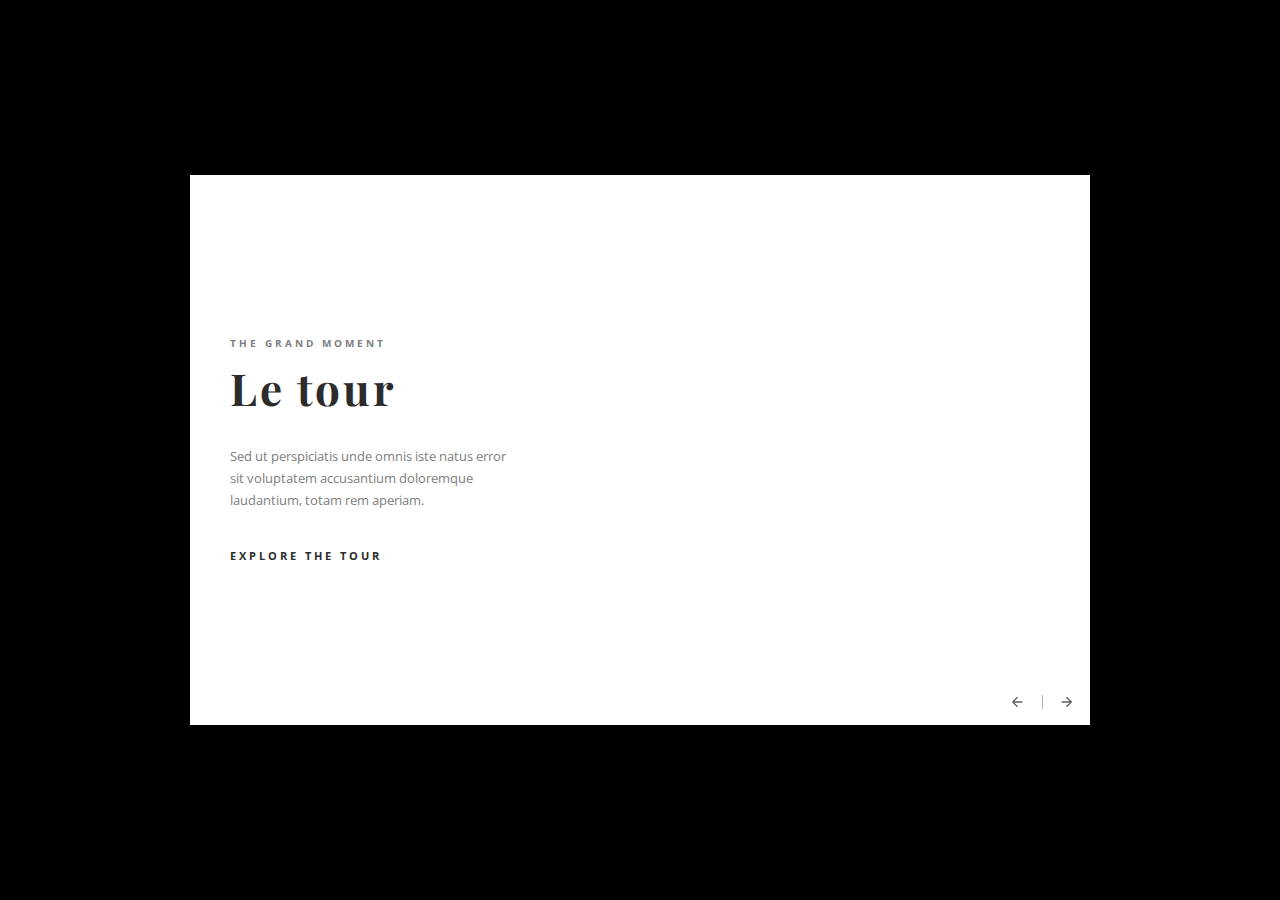
==== carrusel.html @ 7cfcf721 "Contenedores_y_prueba_carrusel" ====
<!DOCTYPE html>
<html lang="en">
  <head>
    <meta charset="UTF-8" />
    <meta name="viewport" content="width=device-width, initial-scale=1.0" />
    <title>Document</title>
    <link rel="stylesheet" href="./ESTILOS/CSS/carrusel.css" />
  </head>

  <head>
    <title>FlexBox Exercise #3 - Image carousel / Responsive</title>

    <meta name="viewport" content="width=device-width, initial-scale=1" />
  </head>

  <body>
    <div class="carousel">
      <div class="carousel__nav">
        <span id="moveLeft" class="carousel__arrow">
          <svg
            class="carousel__icon"
            width="24"
            height="24"
            viewBox="0 0 24 24"
          >
            <path
              d="M20,11V13H8L13.5,18.5L12.08,19.92L4.16,12L12.08,4.08L13.5,5.5L8,11H20Z"
            ></path>
          </svg>
        </span>
        <span id="moveRight" class="carousel__arrow">
          <svg
            class="carousel__icon"
            width="24"
            height="24"
            viewBox="0 0 24 24"
          >
            <path
              d="M4,11V13H16L10.5,18.5L11.92,19.92L19.84,12L11.92,4.08L10.5,5.5L16,11H4Z"
            ></path>
          </svg>
        </span>
      </div>
      <div class="carousel-item carousel-item--1">
        <div class="carousel-item__image"></div>
        <div class="carousel-item__info">
          <div class="carousel-item__container">
            <h2 class="carousel-item__subtitle">The grand moment</h2>
            <h1 class="carousel-item__title">Le tour</h1>
            <p class="carousel-item__description">
              Sed ut perspiciatis unde omnis iste natus error sit voluptatem
              accusantium doloremque laudantium, totam rem aperiam.
            </p>
            <a href="#" class="carousel-item__btn">Explore the tour</a>
          </div>
        </div>
      </div>
      <div class="carousel-item carousel-item--2">
        <div class="carousel-item__image"></div>
        <div class="carousel-item__info">
          <div class="carousel-item__container">
            <h2 class="carousel-item__subtitle">The big window</h2>
            <h1 class="carousel-item__title">Minimal window</h1>
            <p class="carousel-item__description">
              Clear Glass Window With Brown and White Wooden Frame iste natus
              error sit voluptatem accusantium doloremque laudantium.
            </p>
            <a href="#" class="carousel-item__btn">Read the article</a>
          </div>
        </div>
      </div>
      <div class="carousel-item carousel-item--3">
        <div class="carousel-item__image"></div>
        <div class="carousel-item__info">
          <div class="carousel-item__container">
            <h2 class="carousel-item__subtitle">Tropical palms</h2>
            <h1 class="carousel-item__title">Palms</h1>
            <p class="carousel-item__description">
              Sed ut perspiciatis unde omnis iste natus error sit voluptatem
              accusantium doloremque laudantium, totam rem aperiam.
            </p>
            <a href="#" class="carousel-item__btn">Explore the palms</a>
          </div>
        </div>
      </div>

      <div class="carousel-item carousel-item--4">
        <div class="carousel-item__image"></div>
        <div class="carousel-item__info">
          <div class="carousel-item__container">
            <h2 class="carousel-item__subtitle">Beach</h2>
            <h1 class="carousel-item__title">The beach</h1>
            <p class="carousel-item__description">
              Sed ut perspiciatis unde omnis iste natus error sit voluptatem
              accusantium doloremque laudantium, totam rem aperiam.
            </p>
            <a href="#" class="carousel-item__btn">Explore the beach</a>
          </div>
        </div>
      </div>

      <div class="carousel-item carousel-item--5">
        <div class="carousel-item__image"></div>
        <div class="carousel-item__info">
          <div class="carousel-item__container">
            <h2 class="carousel-item__subtitle">The white building</h2>
            <h1 class="carousel-item__title">White building</h1>
            <p class="carousel-item__description">
              Sed ut perspiciatis unde omnis iste natus error sit voluptatem
              accusantium doloremque laudantium, totam rem aperiam.
            </p>
            <a href="#" class="carousel-item__btn">Read the article</a>
          </div>
        </div>
      </div>
    </div>
    <script src="https://cdnjs.cloudflare.com/ajax/libs/jquery/3.3.1/jquery.min.js"></script>
    <script src="carrusel.js"></script>
  </body>
</html>
---- ESTILOS/CSS/carrusel.css ----
@import url("https://fonts.googleapis.com/css?family=Playfair+Display:400,400i,700,700i,900,900i");

@import url("https://fonts.googleapis.com/css?family=Open+Sans:300,300i,400,400i,600,600i,700,700i,800,800i");

* {
  box-sizing: border-box;
}

html,
body {
  margin: 0;
  padding: 0;
  width: 100%;
  height: 100%;
  display: flex;
  display: -webkit-flex;
  justify-content: center;
  -webkit-justify-content: center;
  align-items: center;
  -webkit-align-items: center;
}

body {
  background-color: #000;
}

.carousel {
  width: 100%;
  height: 100%;
  display: flex;
  max-width: 900px;
  max-height: 550px;
  overflow: hidden;
  position: relative;
}

.carousel-item {
  visibility: visible;
  display: flex;
  width: 100%;
  height: 100%;
  align-items: center;
  justify-content: flex-end;
  -webkit-align-items: center;
  -webkit-justify-content: flex-end;
  position: relative;
  background-color: #fff;
  flex-shrink: 0;
  -webkit-flex-shrink: 0;
  position: absolute;
  z-index: 0;
  transition: 0.6s all linear;
}

.carousel-item__info {
  height: 100%;
  display: flex;
  justify-content: center;
  flex-direction: column;

  display: -webkit-flex;
  -webkit-justify-content: center;
  -webkit-flex-direction: column;

  order: 1;
  left: 0;
  margin: auto;
  padding: 0 40px;
  width: 40%;
}

.carousel-item__image {
  width: 60%;
  height: 100%;
  order: 2;
  align-self: flex-end;
  flex-basis: 60%;

  -webkit-order: 2;
  -webkit-align-self: flex-end;
  -webkit-flex-basis: 60%;

  background-position: center;
  background-repeat: no-repeat;
  background-size: cover;
  position: relative;
  transform: translateX(100%);
  transition: 0.6s all ease-in-out;
}

.carousel-item__subtitle {
  font-family: "Open Sans", sans-serif;
  letter-spacing: 3px;
  font-size: 10px;
  text-transform: uppercase;
  margin: 0;
  color: #7e7e7e;
  font-weight: 700;
  transform: translateY(25%);
  opacity: 0;
  visibility: hidden;
  transition: 0.4s all ease-in-out;
}

.carousel-item__title {
  margin: 15px 0 0 0;
  font-family: "Playfair Display", serif;
  font-size: 44px;
  line-height: 45px;
  letter-spacing: 3px;
  font-weight: 700;
  color: #2c2c2c;
  transform: translateY(25%);
  opacity: 0;
  visibility: hidden;
  transition: 0.6s all ease-in-out;
}

.carousel-item__description {
  transform: translateY(25%);
  opacity: 0;
  visibility: hidden;
  transition: 0.6s all ease-in-out;
  margin-top: 35px;
  font-family: "Open Sans", sans-serif;
  font-size: 13px;
  color: #7e7e7e;
  line-height: 22px;
  margin-bottom: 35px;
}

.carousel-item--1 .carousel-item__image {
  background-image: url("https://images.pexels.com/photos/991012/pexels-photo-991012.jpeg?auto=compress&cs=tinysrgb&dpr=2&h=650&w=940");
}

.carousel-item--2 .carousel-item__image {
  background-image: url("https://images.pexels.com/photos/921294/pexels-photo-921294.png?auto=compress&cs=tinysrgb&h=750&w=1260");
}

.carousel-item--3 .carousel-item__image {
  background-image: url("https://images.pexels.com/photos/92733/pexels-photo-92733.jpeg?auto=compress&cs=tinysrgb&h=750&w=1260");
}

.carousel-item--4 .carousel-item__image {
  background-image: url("https://images.pexels.com/photos/1008732/pexels-photo-1008732.jpeg?auto=compress&cs=tinysrgb&h=750&w=1260");
}

.carousel-item--5 .carousel-item__image {
  background-image: url("https://images.pexels.com/photos/1029614/pexels-photo-1029614.jpeg?auto=compress&cs=tinysrgb&dpr=2&h=650&w=940");
}

.carousel-item__container {
}

.carousel-item__btn {
  width: 35%;
  color: #2c2c2c;
  font-family: "Open Sans", sans-serif;
  letter-spacing: 3px;
  font-size: 11px;
  text-transform: uppercase;
  margin: 0;
  width: 35%;
  font-weight: 700;
  text-decoration: none;
  transform: translateY(25%);
  opacity: 0;
  visibility: hidden;
  transition: 0.6s all ease-in-out;
}

.carousel__nav {
  position: absolute;
  right: 0;
  z-index: 2;
  background-color: #fff;
  bottom: 0;
}

.carousel__icon {
  display: inline-block;
  vertical-align: middle;
  width: 16px;
  fill: #5d5d5d;
}

.carousel__arrow {
  cursor: pointer;
  display: inline-block;
  padding: 11px 15px;
  position: relative;
}

.carousel__arrow:nth-child(1):after {
  content: "";
  right: -3px;
  position: absolute;
  width: 1px;
  background-color: #b0b0b0;
  height: 14px;
  top: 50%;
  margin-top: -7px;
}

.active {
  z-index: 1;
  display: flex;
  visibility: visible;
}

.active .carousel-item__subtitle,
.active .carousel-item__title,
.active .carousel-item__description,
.active .carousel-item__btn {
  transform: translateY(0);
  opacity: 1;
  transition: 0.6s all ease-in-out;
  visibility: visible;
}

.active .carousel-item__image {
  transition: 0.6s all ease-in-out;
  transform: translateX(0);
}
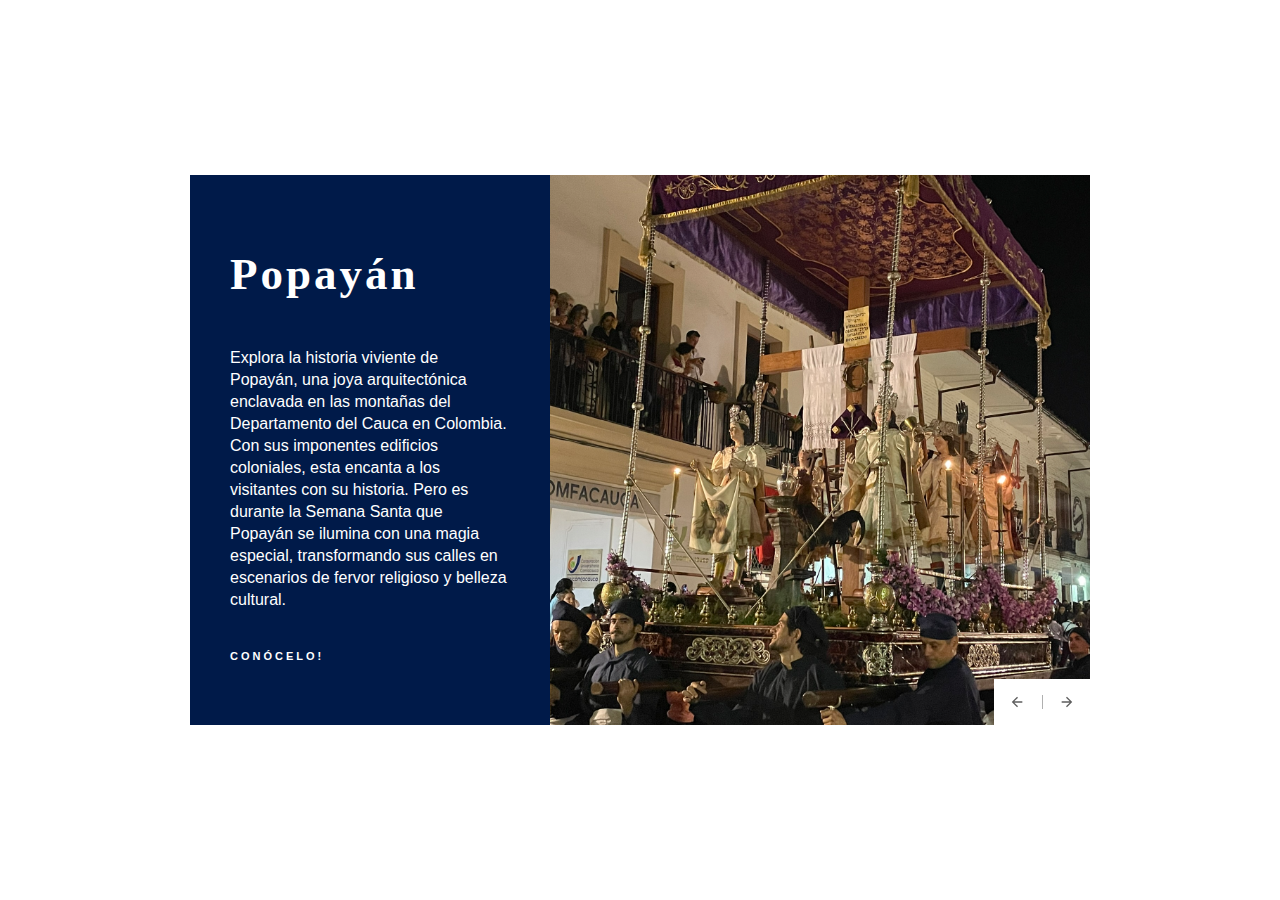
==== commit 009b676d: "Actualización" ====
--- a/carrusel.html
+++ b/carrusel.html
@@ -21,8 +21,7 @@
             class="carousel__icon"
             width="24"
             height="24"
-            viewBox="0 0 24 24"
-          >
+            viewBox="0 0 24 24">
             <path
               d="M20,11V13H8L13.5,18.5L12.08,19.92L4.16,12L12.08,4.08L13.5,5.5L8,11H20Z"
             ></path>
@@ -33,8 +32,7 @@
             class="carousel__icon"
             width="24"
             height="24"
-            viewBox="0 0 24 24"
-          >
+            viewBox="0 0 24 24">
             <path
               d="M4,11V13H16L10.5,18.5L11.92,19.92L19.84,12L11.92,4.08L10.5,5.5L16,11H4Z"
             ></path>
@@ -45,13 +43,11 @@
         <div class="carousel-item__image"></div>
         <div class="carousel-item__info">
           <div class="carousel-item__container">
-            <h2 class="carousel-item__subtitle">The grand moment</h2>
-            <h1 class="carousel-item__title">Le tour</h1>
+            <h1 class="carousel-item__title">Popayán</h1>
             <p class="carousel-item__description">
-              Sed ut perspiciatis unde omnis iste natus error sit voluptatem
-              accusantium doloremque laudantium, totam rem aperiam.
+              Explora la historia viviente de Popayán, una joya arquitectónica enclavada en las montañas del Departamento del Cauca en Colombia. Con sus imponentes edificios coloniales, esta encanta a los visitantes con su historia. Pero es durante la Semana Santa que Popayán se ilumina con una magia especial, transformando sus calles en escenarios de fervor religioso y belleza cultural.
             </p>
-            <a href="#" class="carousel-item__btn">Explore the tour</a>
+            <a href="#" class="carousel-item__btn">Conócelo!</a>
           </div>
         </div>
       </div>
@@ -59,13 +55,11 @@
         <div class="carousel-item__image"></div>
         <div class="carousel-item__info">
           <div class="carousel-item__container">
-            <h2 class="carousel-item__subtitle">The big window</h2>
-            <h1 class="carousel-item__title">Minimal window</h1>
+            <h1 class="carousel-item__title">Tierradentro</h1>
             <p class="carousel-item__description">
-              Clear Glass Window With Brown and White Wooden Frame iste natus
-              error sit voluptatem accusantium doloremque laudantium.
+              Descubre la maravilla arqueológica de Tierradentro, un destino único en el Departamento del Cauca, que te transportara a épocas ancestrales. Entre la majestuosidad de la cordillera de los Andes, encontraras las enigmáticas tumbas subterráneas, donde cada pared de piedra cuenta una historia milenaria.
             </p>
-            <a href="#" class="carousel-item__btn">Read the article</a>
+            <a href="#" class="carousel-item__btn">Conócelo!</a>
           </div>
         </div>
       </div>
@@ -73,13 +67,11 @@
         <div class="carousel-item__image"></div>
         <div class="carousel-item__info">
           <div class="carousel-item__container">
-            <h2 class="carousel-item__subtitle">Tropical palms</h2>
-            <h1 class="carousel-item__title">Palms</h1>
+            <h1 class="carousel-item__title">Silvia</h1>
             <p class="carousel-item__description">
-              Sed ut perspiciatis unde omnis iste natus error sit voluptatem
-              accusantium doloremque laudantium, totam rem aperiam.
+              Embárcate en un viaje único hacia Silvia, también conocido como "La Suiza de América", el cuál te sorprenderá con su impresionante belleza natural y su rica herencia cultural. Donde cada detalle revela siglos de tradición y legado, gracias a su arraigada conexión con las comunidades indígenas Guambianas.
             </p>
-            <a href="#" class="carousel-item__btn">Explore the palms</a>
+            <a href="#" class="carousel-item__btn">Conócelo!</a>
           </div>
         </div>
       </div>
@@ -88,28 +80,11 @@
         <div class="carousel-item__image"></div>
         <div class="carousel-item__info">
           <div class="carousel-item__container">
-            <h2 class="carousel-item__subtitle">Beach</h2>
-            <h1 class="carousel-item__title">The beach</h1>
+            <h1 class="carousel-item__title">Purace</h1>
             <p class="carousel-item__description">
-              Sed ut perspiciatis unde omnis iste natus error sit voluptatem
-              accusantium doloremque laudantium, totam rem aperiam.
+              Admira la majestuosidad natural de Puracé, un paraíso escondido en el corazón del Departamento del Cauca, Colombia. Este destino único, marcado por la imponente presencia del volcán Puracé, y con sus maravillas geotérmicas disfruta de las cristalinas aguas termales que brotan de las profundidades de la tierra, ofreciendo una experiencia de relajación y rejuvenecimiento incomparable.
             </p>
-            <a href="#" class="carousel-item__btn">Explore the beach</a>
-          </div>
-        </div>
-      </div>
-
-      <div class="carousel-item carousel-item--5">
-        <div class="carousel-item__image"></div>
-        <div class="carousel-item__info">
-          <div class="carousel-item__container">
-            <h2 class="carousel-item__subtitle">The white building</h2>
-            <h1 class="carousel-item__title">White building</h1>
-            <p class="carousel-item__description">
-              Sed ut perspiciatis unde omnis iste natus error sit voluptatem
-              accusantium doloremque laudantium, totam rem aperiam.
-            </p>
-            <a href="#" class="carousel-item__btn">Read the article</a>
+            <a href="#" class="carousel-item__btn">Conócelo!</a>
           </div>
         </div>
       </div>
--- a/ESTILOS/CSS/carrusel.css
+++ b/ESTILOS/CSS/carrusel.css
@@ -1,6 +1,4 @@
-@import url("https://fonts.googleapis.com/css?family=Playfair+Display:400,400i,700,700i,900,900i");
-
-@import url("https://fonts.googleapis.com/css?family=Open+Sans:300,300i,400,400i,600,600i,700,700i,800,800i");
+@import url('https://fonts.googleapis.com/css2?family=Poppins:wght@300;400;600;700&display=swap');
 
 * {
   box-sizing: border-box;
@@ -21,7 +19,7 @@
 }
 
 body {
-  background-color: #000;
+  background-color: #fff;
 }
 
 .carousel {
@@ -44,7 +42,7 @@
   -webkit-align-items: center;
   -webkit-justify-content: flex-end;
   position: relative;
-  background-color: #fff;
+  background-color: #001A49;
   flex-shrink: 0;
   -webkit-flex-shrink: 0;
   position: absolute;
@@ -88,28 +86,13 @@
   transition: 0.6s all ease-in-out;
 }
 
-.carousel-item__subtitle {
-  font-family: "Open Sans", sans-serif;
-  letter-spacing: 3px;
-  font-size: 10px;
-  text-transform: uppercase;
-  margin: 0;
-  color: #7e7e7e;
-  font-weight: 700;
-  transform: translateY(25%);
-  opacity: 0;
-  visibility: hidden;
-  transition: 0.4s all ease-in-out;
-}
-
 .carousel-item__title {
   margin: 15px 0 0 0;
-  font-family: "Playfair Display", serif;
-  font-size: 44px;
+  font-size: 45px;
   line-height: 45px;
   letter-spacing: 3px;
   font-weight: 700;
-  color: #2c2c2c;
+  color: #fff;
   transform: translateY(25%);
   opacity: 0;
   visibility: hidden;
@@ -121,40 +104,37 @@
   opacity: 0;
   visibility: hidden;
   transition: 0.6s all ease-in-out;
-  margin-top: 35px;
+  margin-top: 50px;
   font-family: "Open Sans", sans-serif;
-  font-size: 13px;
-  color: #7e7e7e;
+  font-size: 16px;
+  color: #fff;
   line-height: 22px;
   margin-bottom: 35px;
 }
 
 .carousel-item--1 .carousel-item__image {
-  background-image: url("https://images.pexels.com/photos/991012/pexels-photo-991012.jpeg?auto=compress&cs=tinysrgb&dpr=2&h=650&w=940");
+  background-image: url("../IMAGES/popayan.JPEG");
 }
 
 .carousel-item--2 .carousel-item__image {
-  background-image: url("https://images.pexels.com/photos/921294/pexels-photo-921294.png?auto=compress&cs=tinysrgb&h=750&w=1260");
+  background-image: url("../IMAGES/tierradentro.png");
 }
 
 .carousel-item--3 .carousel-item__image {
-  background-image: url("https://images.pexels.com/photos/92733/pexels-photo-92733.jpeg?auto=compress&cs=tinysrgb&h=750&w=1260");
+  background-image: url("../IMAGES/silvia.jpg");
 }
 
 .carousel-item--4 .carousel-item__image {
-  background-image: url("https://images.pexels.com/photos/1008732/pexels-photo-1008732.jpeg?auto=compress&cs=tinysrgb&h=750&w=1260");
+  background-image: url("../IMAGES/purace.jpg");
 }
 
 .carousel-item--5 .carousel-item__image {
-  background-image: url("https://images.pexels.com/photos/1029614/pexels-photo-1029614.jpeg?auto=compress&cs=tinysrgb&dpr=2&h=650&w=940");
-}
-
-.carousel-item__container {
+  background-image: url("../IMAGES/computer.jpg");
 }
 
 .carousel-item__btn {
   width: 35%;
-  color: #2c2c2c;
+  color: #fff;
   font-family: "Open Sans", sans-serif;
   letter-spacing: 3px;
   font-size: 11px;
